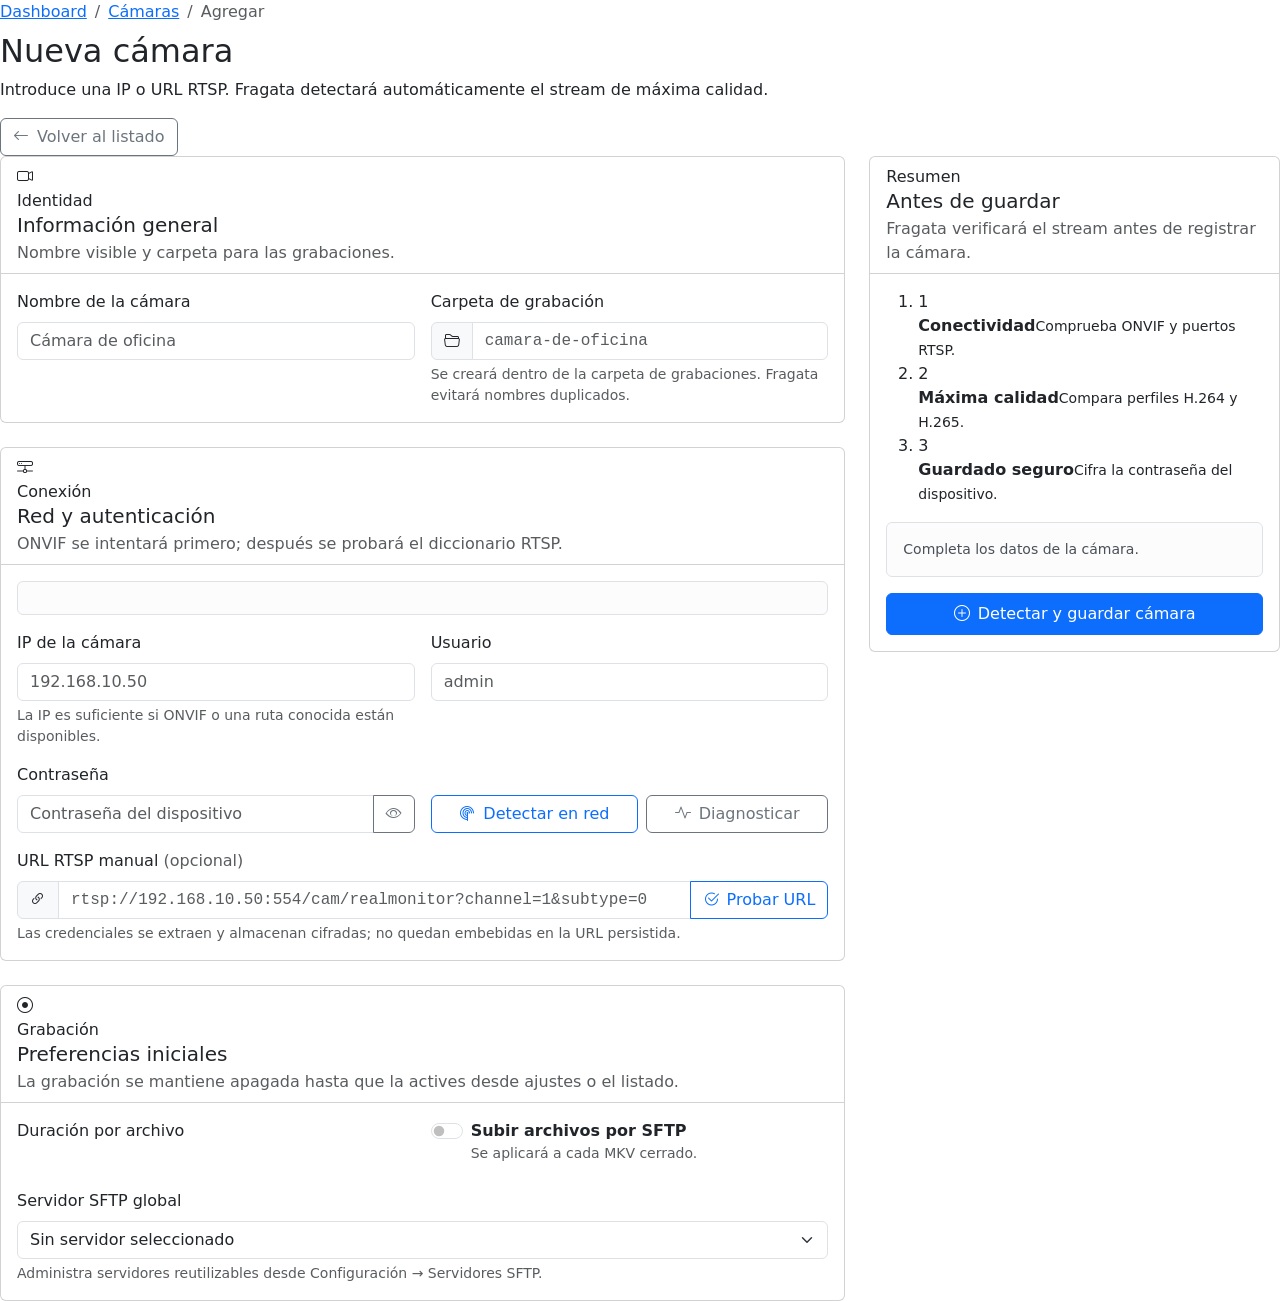
==== internal/httpapi/static/camera-new.html @ 4a94aee7 "Agregar audio, SFTP global y retención de grabaciones Implementa audio en vivo y grabado para G.711," ====
<!doctype html>
<html lang="es" data-bs-theme="light">
<head>
  <meta charset="utf-8">
  <meta name="viewport" content="width=device-width, initial-scale=1">
  <meta name="theme-color" content="#4e73df">
  <title>Agregar cámara · Fragata</title>
  <link href="https://cdn.jsdelivr.net/npm/bootstrap@5.3.8/dist/css/bootstrap.min.css" rel="stylesheet" integrity="sha384-sRIl4kxILFvY47J16cr9ZwB07vP4J8+LH7qKQnuqkuIAvNWLzeN8tE5YBujZqJLB" crossorigin="anonymous">
  <link rel="stylesheet" href="https://cdn.jsdelivr.net/npm/bootstrap-icons@1.13.1/font/bootstrap-icons.min.css">
  <link rel="stylesheet" href="/static/styles.css">
</head>
<body>
  <fragata-app-layout page-title="Agregar cámara" page-icon="bi-plus-square-fill" active="add-camera">
    <section class="page-heading">
      <div>
        <nav aria-label="breadcrumb"><ol class="breadcrumb small mb-2"><li class="breadcrumb-item"><a href="/">Dashboard</a></li><li class="breadcrumb-item"><a href="/cameras">Cámaras</a></li><li class="breadcrumb-item active" aria-current="page">Agregar</li></ol></nav>
        <h2>Nueva cámara</h2>
        <p>Introduce una IP o URL RTSP. Fragata detectará automáticamente el stream de máxima calidad.</p>
      </div>
      <a href="/cameras" class="btn btn-outline-secondary"><i class="bi bi-arrow-left me-2"></i>Volver al listado</a>
    </section>

    <form id="cameraForm" class="row g-4" novalidate>
      <div class="col-12 col-xl-8">
        <article class="card dashboard-card mb-4">
          <div class="card-header bg-transparent form-section-header"><span class="form-section-icon"><i class="bi bi-camera-video"></i></span><div><span class="section-kicker">Identidad</span><h2 class="h5 mb-1">Información general</h2><p class="text-body-secondary mb-0">Nombre visible y carpeta para las grabaciones.</p></div></div>
          <div class="card-body row g-3">
            <div class="col-md-6"><label class="form-label" for="cameraName">Nombre de la cámara</label><input id="cameraName" class="form-control" name="name" placeholder="Cámara de oficina" maxlength="100" required><div class="invalid-feedback">Introduce un nombre para identificar la cámara.</div></div>
            <div class="col-md-6"><label class="form-label" for="cameraFolder">Carpeta de grabación</label><div class="input-group"><span class="input-group-text"><i class="bi bi-folder2-open"></i></span><input id="cameraFolder" class="form-control font-monospace" name="folder_name" placeholder="camara-de-oficina" maxlength="80" required></div><div class="form-text">Se creará dentro de la carpeta de grabaciones. Fragata evitará nombres duplicados.</div></div>
          </div>
        </article>

        <article class="card dashboard-card mb-4">
          <div class="card-header bg-transparent form-section-header"><span class="form-section-icon"><i class="bi bi-hdd-network"></i></span><div><span class="section-kicker">Conexión</span><h2 class="h5 mb-1">Red y autenticación</h2><p class="text-body-secondary mb-0">ONVIF se intentará primero; después se probará el diccionario RTSP.</p></div></div>
          <div class="card-body">
            <div id="networkDiagnosticResults" class="alert alert-light border hidden" role="status"></div>
            <div id="discoveryResults" class="discovery-results hidden mb-3"></div>
            <div class="row g-3">
              <div class="col-md-6"><label class="form-label" for="cameraHost">IP de la cámara</label><input id="cameraHost" class="form-control" name="host" inputmode="decimal" placeholder="192.168.10.50"><div class="form-text">La IP es suficiente si ONVIF o una ruta conocida están disponibles.</div></div>
              <div class="col-md-6"><label class="form-label" for="cameraUsername">Usuario</label><input id="cameraUsername" class="form-control" name="username" placeholder="admin" autocomplete="username"></div>
              <div class="col-md-6"><label class="form-label" for="cameraPassword">Contraseña</label><div class="input-group"><input id="cameraPassword" class="form-control" name="password" type="password" autocomplete="new-password" placeholder="Contraseña del dispositivo"><button class="btn btn-outline-secondary" type="button" data-password-toggle="#cameraPassword" aria-label="Mostrar contraseña"><i class="bi bi-eye"></i></button></div></div>
              <div class="col-md-6 d-flex align-items-end"><div class="d-flex flex-wrap gap-2 w-100"><button id="discoverButton" type="button" class="btn btn-outline-primary flex-grow-1"><i class="bi bi-radar me-2"></i>Detectar en red</button><button id="networkDiagnosticButton" type="button" class="btn btn-outline-secondary flex-grow-1"><i class="bi bi-activity me-2"></i>Diagnosticar</button></div></div>
              <div class="col-12"><label class="form-label" for="cameraRTSP">URL RTSP manual <span class="text-body-secondary fw-normal">(opcional)</span></label><div class="input-group"><span class="input-group-text"><i class="bi bi-link-45deg"></i></span><input id="cameraRTSP" class="form-control font-monospace" name="rtsp_url" placeholder="rtsp://192.168.10.50:554/cam/realmonitor?channel=1&subtype=0"><button type="button" id="probeRTSPButton" class="btn btn-outline-primary"><i class="bi bi-check2-circle me-2"></i>Probar URL</button></div><div class="form-text">Las credenciales se extraen y almacenan cifradas; no quedan embebidas en la URL persistida.</div></div>
            </div>
          </div>
        </article>

        <article class="card dashboard-card">
          <div class="card-header bg-transparent form-section-header"><span class="form-section-icon"><i class="bi bi-record-circle"></i></span><div><span class="section-kicker">Grabación</span><h2 class="h5 mb-1">Preferencias iniciales</h2><p class="text-body-secondary mb-0">La grabación se mantiene apagada hasta que la actives desde ajustes o el listado.</p></div></div>
          <div class="card-body row g-3">
            <div class="col-md-6"><label class="form-label">Duración por archivo</label><fragata-duration-picker id="newCameraSegmentDuration" value-seconds="300"></fragata-duration-picker></div>
            <div class="col-md-6 d-flex align-items-end"><div class="form-check form-switch form-switch-lg mb-2"><input class="form-check-input" name="upload" type="checkbox" role="switch" id="uploadSwitch"><label class="form-check-label" for="uploadSwitch"><strong>Subir archivos por SFTP</strong><small class="d-block text-body-secondary">Se aplicará a cada MKV cerrado.</small></label></div></div>
            <div class="col-12"><label class="form-label" for="sftpProfile">Servidor SFTP global</label><select id="sftpProfile" class="form-select"><option value="">Sin servidor seleccionado</option></select><div class="form-text">Administra servidores reutilizables desde Configuración → Servidores SFTP.</div></div>
          </div>
        </article>
      </div>

      <div class="col-12 col-xl-4">
        <aside class="card dashboard-card sticky-xl-top form-summary-card">
          <div class="card-header bg-transparent"><span class="section-kicker">Resumen</span><h2 class="h5 mb-1">Antes de guardar</h2><p class="text-body-secondary mb-0">Fragata verificará el stream antes de registrar la cámara.</p></div>
          <div class="card-body">
            <ol class="setup-steps"><li><span>1</span><div><strong>Conectividad</strong><small>Comprueba ONVIF y puertos RTSP.</small></div></li><li><span>2</span><div><strong>Máxima calidad</strong><small>Compara perfiles H.264 y H.265.</small></div></li><li><span>3</span><div><strong>Guardado seguro</strong><small>Cifra la contraseña del dispositivo.</small></div></li></ol>
            <div id="formStatus" class="alert alert-light border small mb-3" role="status">Completa los datos de la cámara.</div>
            <button type="submit" class="btn btn-primary w-100 py-2"><i class="bi bi-plus-circle me-2"></i>Detectar y guardar cámara</button>
          </div>
        </aside>
      </div>
    </form>
  </fragata-app-layout>
  <script src="https://cdn.jsdelivr.net/npm/bootstrap@5.3.8/dist/js/bootstrap.bundle.min.js" integrity="sha384-FKyoEForCGlyvwx9Hj09JcYn3nv7wiPVlz7YYwJrWVcXK/BmnVDxM+D2scQbITxI" crossorigin="anonymous"></script>
  <script src="/static/layouts.js" defer></script>
  <script src="/static/core.js" defer></script>
  <script src="/static/duration-picker.js" defer></script>
  <script src="/static/camera-new.js" defer></script>
</body>
</html>
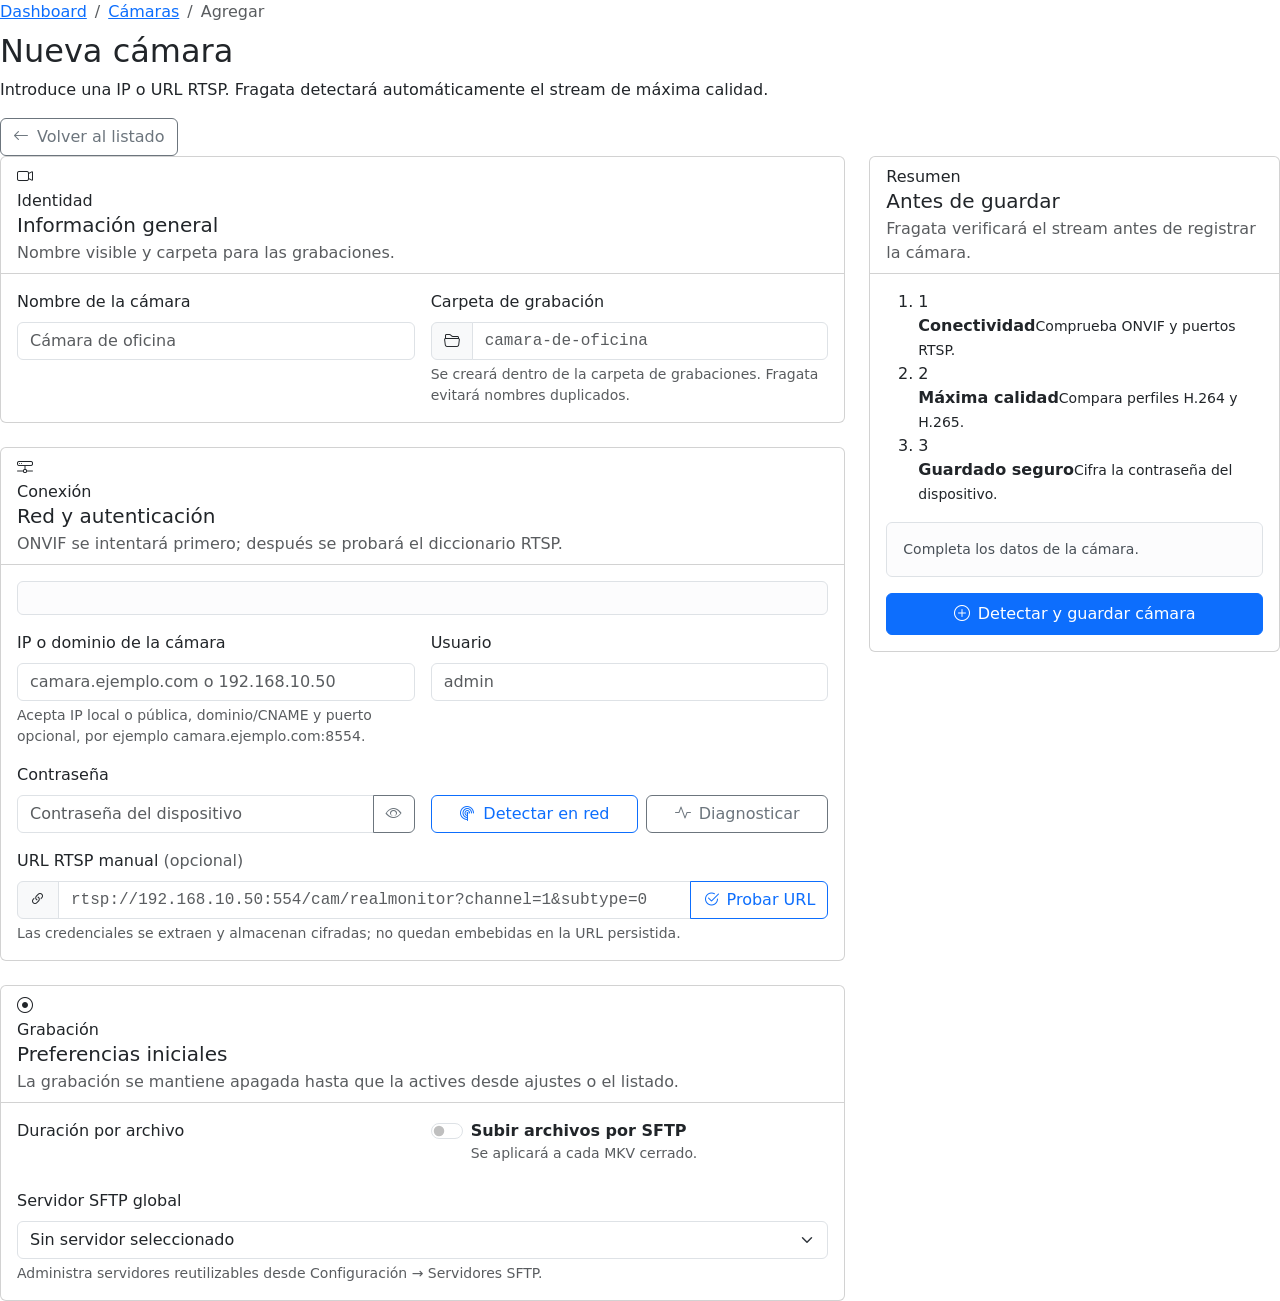
==== commit c3ded986: "Permitir cámaras externas y recuperar el visor - Admite IP públicas, IPv6 y dominios/CNAME con puert" ====
--- a/internal/httpapi/static/camera-new.html
+++ b/internal/httpapi/static/camera-new.html
@@ -5,9 +5,10 @@
   <meta name="viewport" content="width=device-width, initial-scale=1">
   <meta name="theme-color" content="#4e73df">
   <title>Agregar cámara · Fragata</title>
+  <script src="/static/theme.js?v=0.8.3"></script>
   <link href="https://cdn.jsdelivr.net/npm/bootstrap@5.3.8/dist/css/bootstrap.min.css" rel="stylesheet" integrity="sha384-sRIl4kxILFvY47J16cr9ZwB07vP4J8+LH7qKQnuqkuIAvNWLzeN8tE5YBujZqJLB" crossorigin="anonymous">
   <link rel="stylesheet" href="https://cdn.jsdelivr.net/npm/bootstrap-icons@1.13.1/font/bootstrap-icons.min.css">
-  <link rel="stylesheet" href="/static/styles.css">
+  <link rel="stylesheet" href="/static/styles.css?v=0.8.3">
 </head>
 <body>
   <fragata-app-layout page-title="Agregar cámara" page-icon="bi-plus-square-fill" active="add-camera">
@@ -36,7 +37,7 @@
             <div id="networkDiagnosticResults" class="alert alert-light border hidden" role="status"></div>
             <div id="discoveryResults" class="discovery-results hidden mb-3"></div>
             <div class="row g-3">
-              <div class="col-md-6"><label class="form-label" for="cameraHost">IP de la cámara</label><input id="cameraHost" class="form-control" name="host" inputmode="decimal" placeholder="192.168.10.50"><div class="form-text">La IP es suficiente si ONVIF o una ruta conocida están disponibles.</div></div>
+              <div class="col-md-6"><label class="form-label" for="cameraHost">IP o dominio de la cámara</label><input id="cameraHost" class="form-control" name="host" inputmode="url" autocapitalize="none" autocomplete="off" spellcheck="false" placeholder="camara.ejemplo.com o 192.168.10.50"><div class="form-text">Acepta IP local o pública, dominio/CNAME y puerto opcional, por ejemplo camara.ejemplo.com:8554.</div></div>
               <div class="col-md-6"><label class="form-label" for="cameraUsername">Usuario</label><input id="cameraUsername" class="form-control" name="username" placeholder="admin" autocomplete="username"></div>
               <div class="col-md-6"><label class="form-label" for="cameraPassword">Contraseña</label><div class="input-group"><input id="cameraPassword" class="form-control" name="password" type="password" autocomplete="new-password" placeholder="Contraseña del dispositivo"><button class="btn btn-outline-secondary" type="button" data-password-toggle="#cameraPassword" aria-label="Mostrar contraseña"><i class="bi bi-eye"></i></button></div></div>
               <div class="col-md-6 d-flex align-items-end"><div class="d-flex flex-wrap gap-2 w-100"><button id="discoverButton" type="button" class="btn btn-outline-primary flex-grow-1"><i class="bi bi-radar me-2"></i>Detectar en red</button><button id="networkDiagnosticButton" type="button" class="btn btn-outline-secondary flex-grow-1"><i class="bi bi-activity me-2"></i>Diagnosticar</button></div></div>
@@ -68,7 +69,7 @@
     </form>
   </fragata-app-layout>
   <script src="https://cdn.jsdelivr.net/npm/bootstrap@5.3.8/dist/js/bootstrap.bundle.min.js" integrity="sha384-FKyoEForCGlyvwx9Hj09JcYn3nv7wiPVlz7YYwJrWVcXK/BmnVDxM+D2scQbITxI" crossorigin="anonymous"></script>
-  <script src="/static/layouts.js" defer></script>
+  <script src="/static/layouts.js?v=0.8.3" defer></script>
   <script src="/static/core.js" defer></script>
   <script src="/static/duration-picker.js" defer></script>
   <script src="/static/camera-new.js" defer></script>
